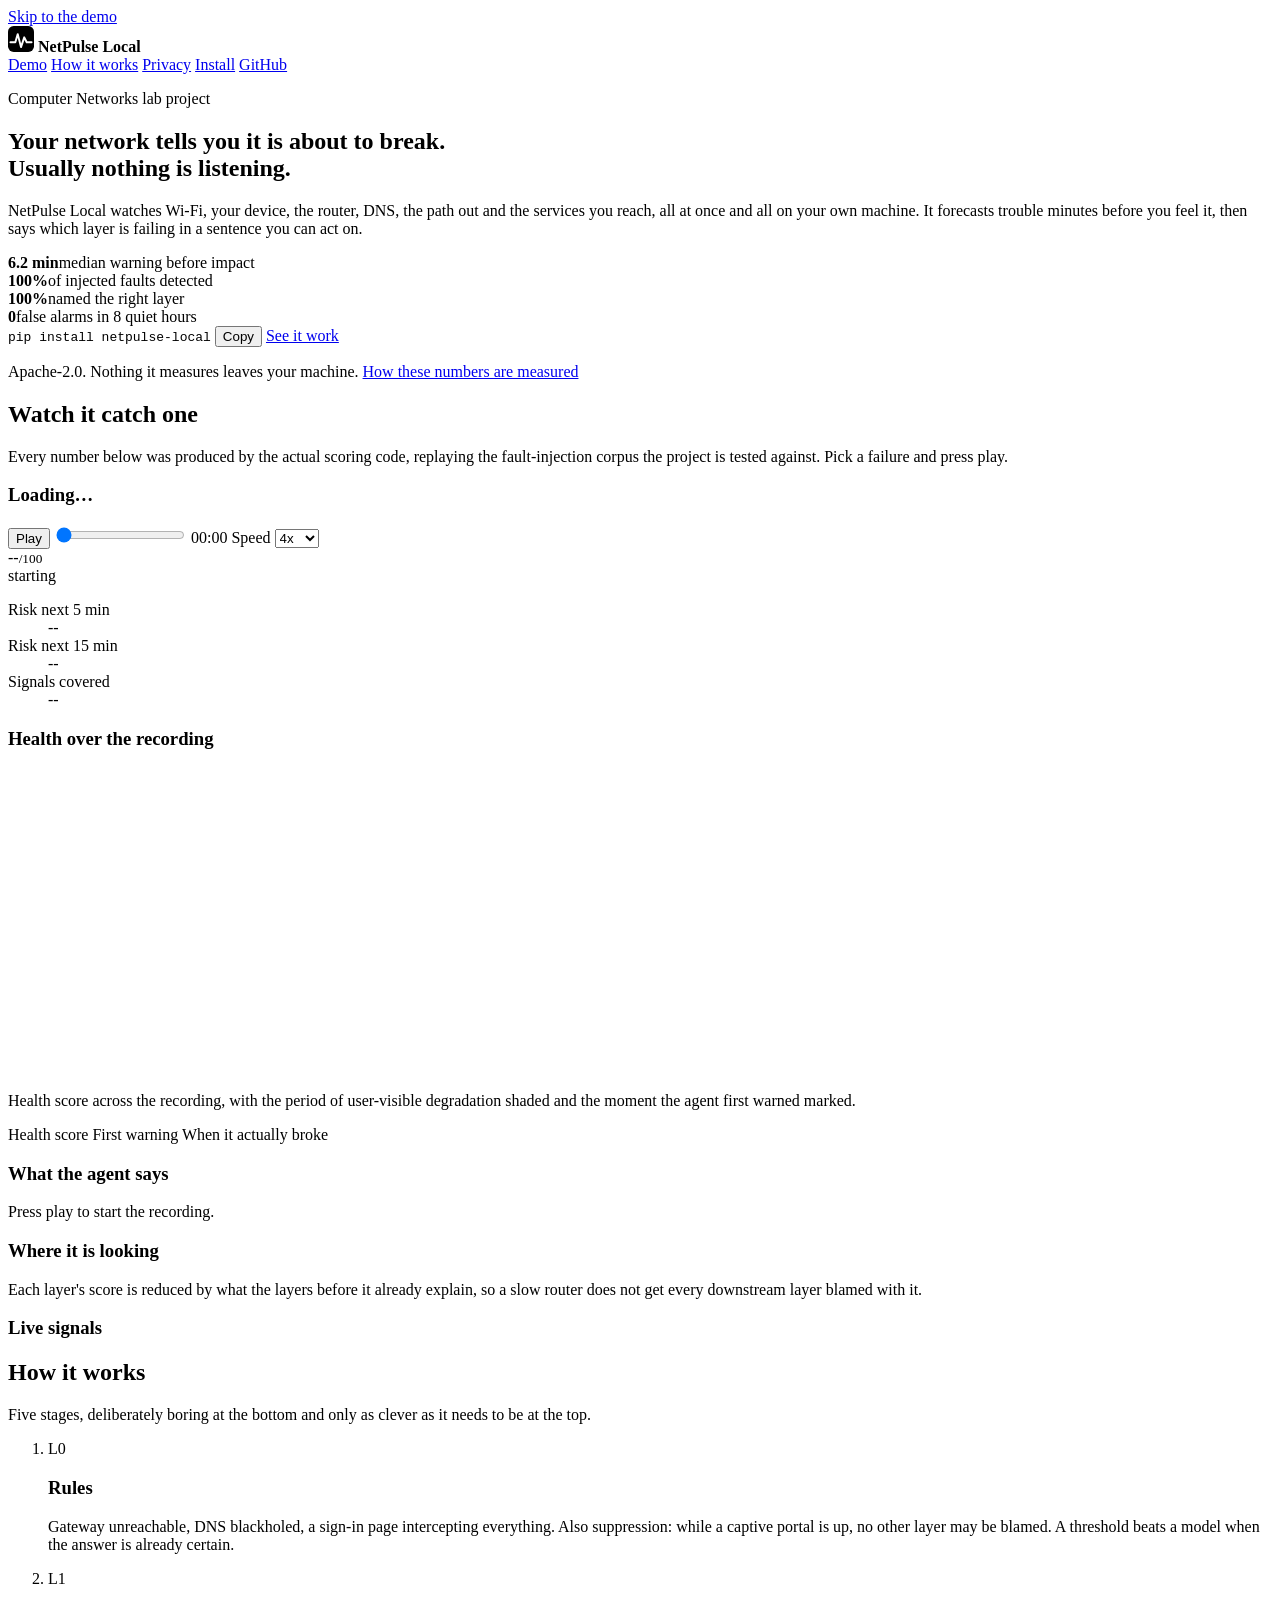
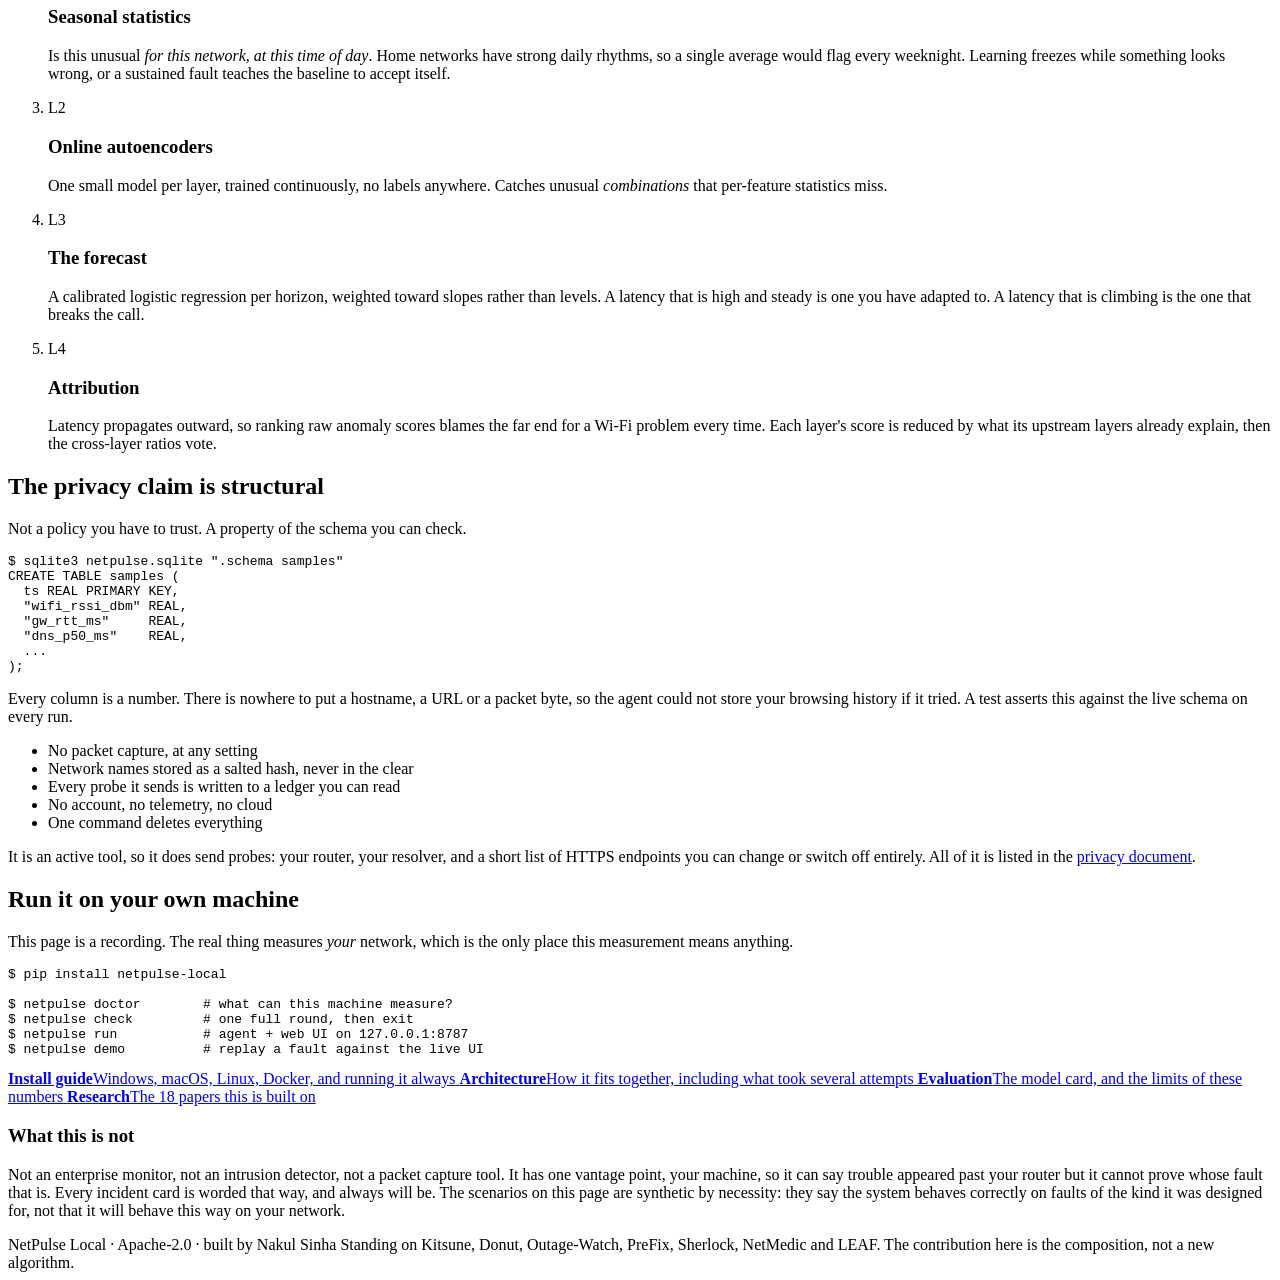
==== web/public/index.html @ 96344fa7 "feat(web): add the project site with an interactive replay of the agent A public page for the projec" ====
<!doctype html>
<html lang="en">
<head>
<meta charset="utf-8">
<meta name="viewport" content="width=device-width, initial-scale=1">
<title>NetPulse Local — predicts network trouble before you feel it</title>
<meta name="description" content="A privacy-first agent that predicts network degradation minutes ahead and explains which layer is failing, running entirely on your own machine.">
<meta property="og:title" content="NetPulse Local">
<meta property="og:description" content="Predicts network trouble minutes before you feel it, and tells you which layer is failing. Runs entirely on your machine.">
<meta property="og:type" content="website">
<link rel="icon" href="/favicon.svg" type="image/svg+xml">
<link rel="stylesheet" href="/style.css">
</head>
<body>
<a class="skip" href="#demo">Skip to the demo</a>

<header class="site-head">
  <div class="wrap head-inner">
    <span class="logo">
      <svg viewBox="0 0 32 32" aria-hidden="true" width="26" height="26">
        <rect width="32" height="32" rx="7" fill="var(--accent)"/>
        <path d="M3 20 L9 20 L12 10 L16 26 L20 14 L23 20 L29 20" fill="none"
              stroke="#fff" stroke-width="2.4" stroke-linecap="round" stroke-linejoin="round"/>
      </svg>
      <b>NetPulse Local</b>
    </span>
    <nav>
      <a href="#demo">Demo</a>
      <a href="#how">How it works</a>
      <a href="#privacy">Privacy</a>
      <a href="#install">Install</a>
      <a class="ghost" href="https://github.com/Nakul-Sinha/Network-fault-detection">GitHub</a>
    </nav>
  </div>
</header>

<main>

  <section class="hero wrap">
    <p class="eyebrow">Computer Networks lab project</p>
    <h1>Your network tells you it is about to break.<br><span class="dim">Usually nothing is listening.</span></h1>
    <p class="lede">
      NetPulse Local watches Wi-Fi, your device, the router, DNS, the path out and the
      services you reach, all at once and all on your own machine. It forecasts trouble
      minutes before you feel it, then says which layer is failing in a sentence you can
      act on.
    </p>

    <div class="stats" role="list">
      <div role="listitem"><b id="statLead">6.2 min</b><span>median warning before impact</span></div>
      <div role="listitem"><b>100%</b><span>of injected faults detected</span></div>
      <div role="listitem"><b>100%</b><span>named the right layer</span></div>
      <div role="listitem"><b>0</b><span>false alarms in 8 quiet hours</span></div>
    </div>

    <div class="cta">
      <code id="installCmd">pip install netpulse-local</code>
      <button type="button" id="copyBtn" class="btn" data-copy="#installCmd">Copy</button>
      <a class="btn btn-quiet" href="#demo">See it work</a>
    </div>
    <p class="fineprint">
      Apache-2.0. Nothing it measures leaves your machine.
      <a href="https://github.com/Nakul-Sinha/Network-fault-detection/blob/main/docs/evaluation.md">How these numbers are measured</a>
    </p>
  </section>

  <!-- ============================================================ DEMO -->
  <section id="demo" class="wrap section">
    <div class="section-head">
      <h2>Watch it catch one</h2>
      <p>
        Every number below was produced by the actual scoring code, replaying the
        fault-injection corpus the project is tested against. Pick a failure and
        press play.
      </p>
    </div>

    <div class="picker" role="tablist" aria-label="Scenario"></div>

    <div class="scenario-note">
      <h3 id="scenarioTitle">Loading…</h3>
      <p id="scenarioDescription"></p>
    </div>

    <div class="player">
      <button type="button" id="playBtn" class="btn btn-play" aria-label="Play">
        <span class="icon-play" aria-hidden="true"></span><span id="playLabel">Play</span>
      </button>
      <!-- autocomplete off: browsers restore form state on reload and fire an
           input event while doing it, which silently dragged the playhead to
           wherever it was left last time. -->
      <input type="range" id="scrub" min="0" max="100" value="0" step="1"
             autocomplete="off" aria-label="Position in the recording">
      <span class="clock"><span id="clock">00:00</span></span>
      <label class="speed">
        Speed
        <select id="speed" aria-label="Playback speed">
          <option value="1">1x</option>
          <option value="4" selected>4x</option>
          <option value="12">12x</option>
          <option value="40">40x</option>
        </select>
      </label>
    </div>

    <div class="board">

      <div class="panel score-panel">
        <div class="score">
          <div class="score-value"><span id="health">--</span><small>/100</small></div>
          <div class="chips">
            <span id="sevChip" class="chip">starting</span>
            <span id="warmChip" class="chip chip-quiet" hidden>learning your network</span>
          </div>
        </div>
        <dl class="forecast">
          <div><dt>Risk next 5 min</dt><dd><span id="r5">--</span><i class="meter"><b id="r5Bar"></b></i></dd></div>
          <div><dt>Risk next 15 min</dt><dd><span id="r15">--</span><i class="meter"><b id="r15Bar"></b></i></dd></div>
          <div><dt>Signals covered</dt><dd><span id="cov">--</span></dd></div>
        </dl>
      </div>

      <div class="panel timeline-panel">
        <div class="panel-head">
          <h3>Health over the recording</h3>
          <span id="leadBadge" class="lead-badge" hidden></span>
        </div>
        <div class="chart-holder">
          <svg id="chart" viewBox="0 0 1000 240" preserveAspectRatio="none"
               role="img" aria-describedby="chartDesc"></svg>
          <p id="chartDesc" class="sr-only">
            Health score across the recording, with the period of user-visible
            degradation shaded and the moment the agent first warned marked.
          </p>
        </div>
        <div class="legend">
          <span><i class="swatch swatch-line"></i>Health score</span>
          <span><i class="swatch swatch-alert"></i>First warning</span>
          <span><i class="swatch swatch-impact"></i>When it actually broke</span>
        </div>
      </div>

      <div class="panel card-panel">
        <h3>What the agent says</h3>
        <div id="incidentCard" class="incident">
          <p class="muted">Press play to start the recording.</p>
        </div>
      </div>

      <div class="panel layers-panel">
        <h3>Where it is looking</h3>
        <ul id="layerList" class="layers"></ul>
        <p class="muted small">
          Each layer's score is reduced by what the layers before it already explain,
          so a slow router does not get every downstream layer blamed with it.
        </p>
      </div>

      <div class="panel signals-panel">
        <h3>Live signals</h3>
        <ul id="signalList" class="signals"></ul>
      </div>

    </div>
  </section>

  <!-- ========================================================= HOW IT WORKS -->
  <section id="how" class="wrap section">
    <div class="section-head">
      <h2>How it works</h2>
      <p>
        Five stages, deliberately boring at the bottom and only as clever as it needs
        to be at the top.
      </p>
    </div>

    <ol class="ladder">
      <li>
        <span class="tier">L0</span>
        <div>
          <h3>Rules</h3>
          <p>
            Gateway unreachable, DNS blackholed, a sign-in page intercepting everything.
            Also suppression: while a captive portal is up, no other layer may be blamed.
            A threshold beats a model when the answer is already certain.
          </p>
        </div>
      </li>
      <li>
        <span class="tier">L1</span>
        <div>
          <h3>Seasonal statistics</h3>
          <p>
            Is this unusual <em>for this network, at this time of day</em>. Home networks
            have strong daily rhythms, so a single average would flag every weeknight.
            Learning freezes while something looks wrong, or a sustained fault teaches
            the baseline to accept itself.
          </p>
        </div>
      </li>
      <li>
        <span class="tier">L2</span>
        <div>
          <h3>Online autoencoders</h3>
          <p>
            One small model per layer, trained continuously, no labels anywhere. Catches
            unusual <em>combinations</em> that per-feature statistics miss.
          </p>
        </div>
      </li>
      <li>
        <span class="tier">L3</span>
        <div>
          <h3>The forecast</h3>
          <p>
            A calibrated logistic regression per horizon, weighted toward slopes rather
            than levels. A latency that is high and steady is one you have adapted to.
            A latency that is climbing is the one that breaks the call.
          </p>
        </div>
      </li>
      <li>
        <span class="tier">L4</span>
        <div>
          <h3>Attribution</h3>
          <p>
            Latency propagates outward, so ranking raw anomaly scores blames the far end
            for a Wi-Fi problem every time. Each layer's score is reduced by what its
            upstream layers already explain, then the cross-layer ratios vote.
          </p>
        </div>
      </li>
    </ol>
  </section>

  <!-- ============================================================= PRIVACY -->
  <section id="privacy" class="wrap section">
    <div class="section-head">
      <h2>The privacy claim is structural</h2>
      <p>Not a policy you have to trust. A property of the schema you can check.</p>
    </div>

    <div class="split">
      <div>
        <pre class="terminal"><code>$ sqlite3 netpulse.sqlite ".schema samples"
CREATE TABLE samples (
  ts REAL PRIMARY KEY,
  "wifi_rssi_dbm" REAL,
  "gw_rtt_ms"     REAL,
  "dns_p50_ms"    REAL,
  ...
);</code></pre>
      </div>
      <div>
        <p>
          Every column is a number. There is nowhere to put a hostname, a URL or a
          packet byte, so the agent could not store your browsing history if it tried.
          A test asserts this against the live schema on every run.
        </p>
        <ul class="ticks">
          <li>No packet capture, at any setting</li>
          <li>Network names stored as a salted hash, never in the clear</li>
          <li>Every probe it sends is written to a ledger you can read</li>
          <li>No account, no telemetry, no cloud</li>
          <li>One command deletes everything</li>
        </ul>
        <p class="muted small">
          It is an active tool, so it does send probes: your router, your resolver, and
          a short list of HTTPS endpoints you can change or switch off entirely. All of
          it is listed in the
          <a href="https://github.com/Nakul-Sinha/Network-fault-detection/blob/main/docs/privacy.md">privacy document</a>.
        </p>
      </div>
    </div>
  </section>

  <!-- ============================================================= INSTALL -->
  <section id="install" class="wrap section">
    <div class="section-head">
      <h2>Run it on your own machine</h2>
      <p>
        This page is a recording. The real thing measures <em>your</em> network, which is
        the only place this measurement means anything.
      </p>
    </div>

    <pre class="terminal"><code>$ pip install netpulse-local

$ netpulse doctor        <span class="cmt"># what can this machine measure?</span>
$ netpulse check         <span class="cmt"># one full round, then exit</span>
$ netpulse run           <span class="cmt"># agent + web UI on 127.0.0.1:8787</span>
$ netpulse demo          <span class="cmt"># replay a fault against the live UI</span></code></pre>

    <div class="cards">
      <a class="mini" href="https://github.com/Nakul-Sinha/Network-fault-detection/blob/main/docs/install.md">
        <b>Install guide</b><span>Windows, macOS, Linux, Docker, and running it always</span>
      </a>
      <a class="mini" href="https://github.com/Nakul-Sinha/Network-fault-detection/blob/main/docs/architecture.md">
        <b>Architecture</b><span>How it fits together, including what took several attempts</span>
      </a>
      <a class="mini" href="https://github.com/Nakul-Sinha/Network-fault-detection/blob/main/docs/evaluation.md">
        <b>Evaluation</b><span>The model card, and the limits of these numbers</span>
      </a>
      <a class="mini" href="https://github.com/Nakul-Sinha/Network-fault-detection/blob/main/Research.md">
        <b>Research</b><span>The 18 papers this is built on</span>
      </a>
    </div>

    <div class="honest">
      <h3>What this is not</h3>
      <p>
        Not an enterprise monitor, not an intrusion detector, not a packet capture tool.
        It has one vantage point, your machine, so it can say trouble appeared past your
        router but it cannot prove whose fault that is. Every incident card is worded that
        way, and always will be. The scenarios on this page are synthetic by necessity:
        they say the system behaves correctly on faults of the kind it was designed for,
        not that it will behave this way on your network.
      </p>
    </div>
  </section>

</main>

<footer class="site-foot">
  <div class="wrap foot-inner">
    <span>NetPulse Local · Apache-2.0 · built by Nakul Sinha</span>
    <span class="muted">
      Standing on Kitsune, Donut, Outage-Watch, PreFix, Sherlock, NetMedic and LEAF.
      The contribution here is the composition, not a new algorithm.
    </span>
  </div>
</footer>

<script src="/app.js"></script>
</body>
</html>
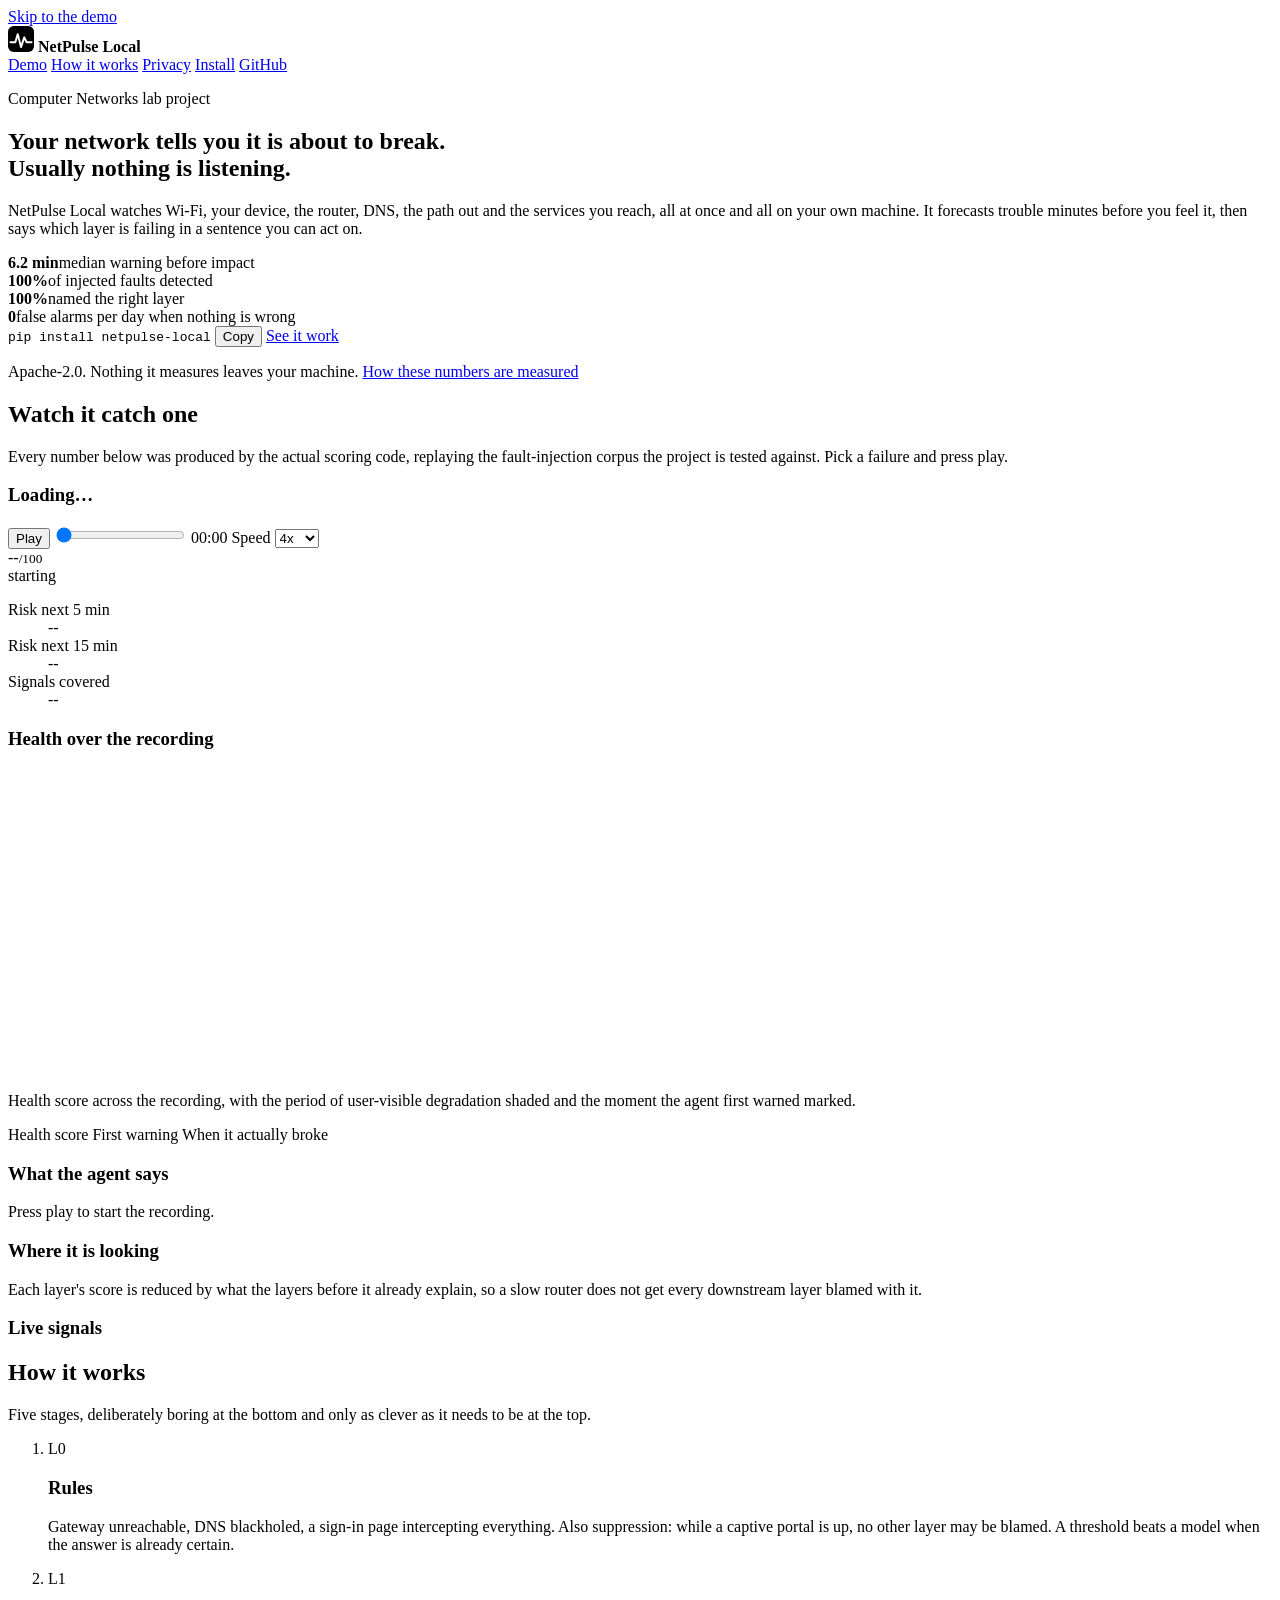
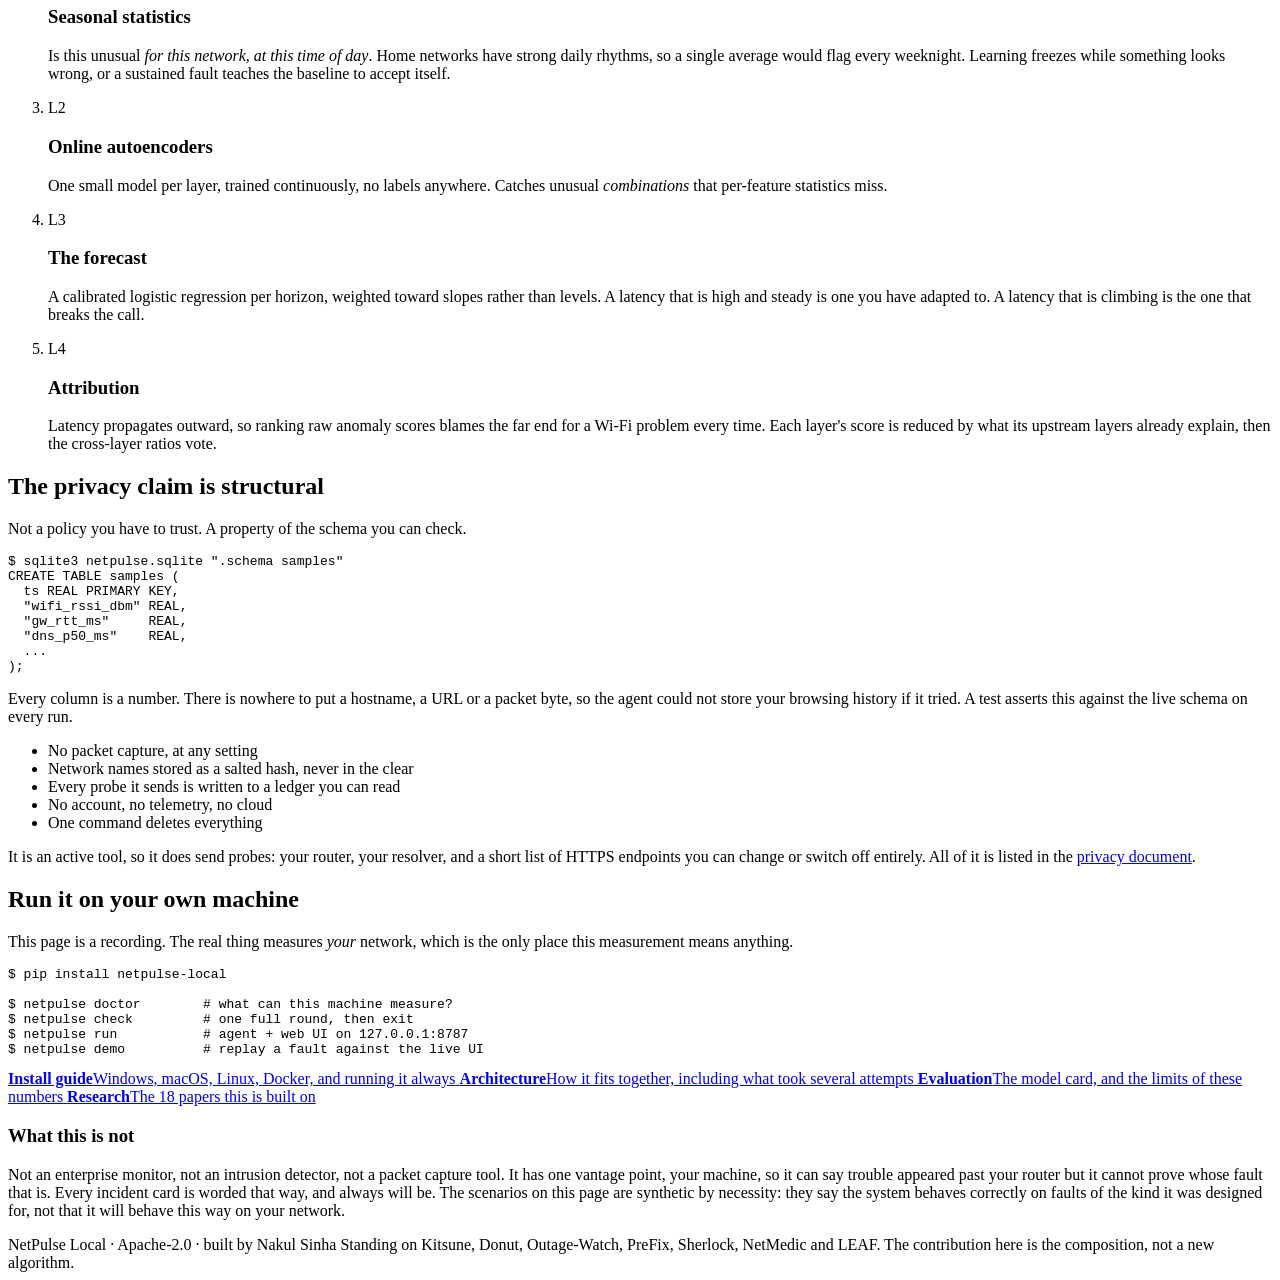
==== commit 0dfd538c: "fix(web): publish the figures CI gates on, not the site's own The site advertised an eight minute me" ====
--- a/web/public/index.html
+++ b/web/public/index.html
@@ -48,9 +48,9 @@
 
     <div class="stats" role="list">
       <div role="listitem"><b id="statLead">6.2 min</b><span>median warning before impact</span></div>
-      <div role="listitem"><b>100%</b><span>of injected faults detected</span></div>
-      <div role="listitem"><b>100%</b><span>named the right layer</span></div>
-      <div role="listitem"><b>0</b><span>false alarms in 8 quiet hours</span></div>
+      <div role="listitem"><b id="statDetect">100%</b><span>of injected faults detected</span></div>
+      <div role="listitem"><b id="statLayer">100%</b><span>named the right layer</span></div>
+      <div role="listitem"><b id="statBenign">0</b><span>false alarms per day when nothing is wrong</span></div>
     </div>
 
     <div class="cta">
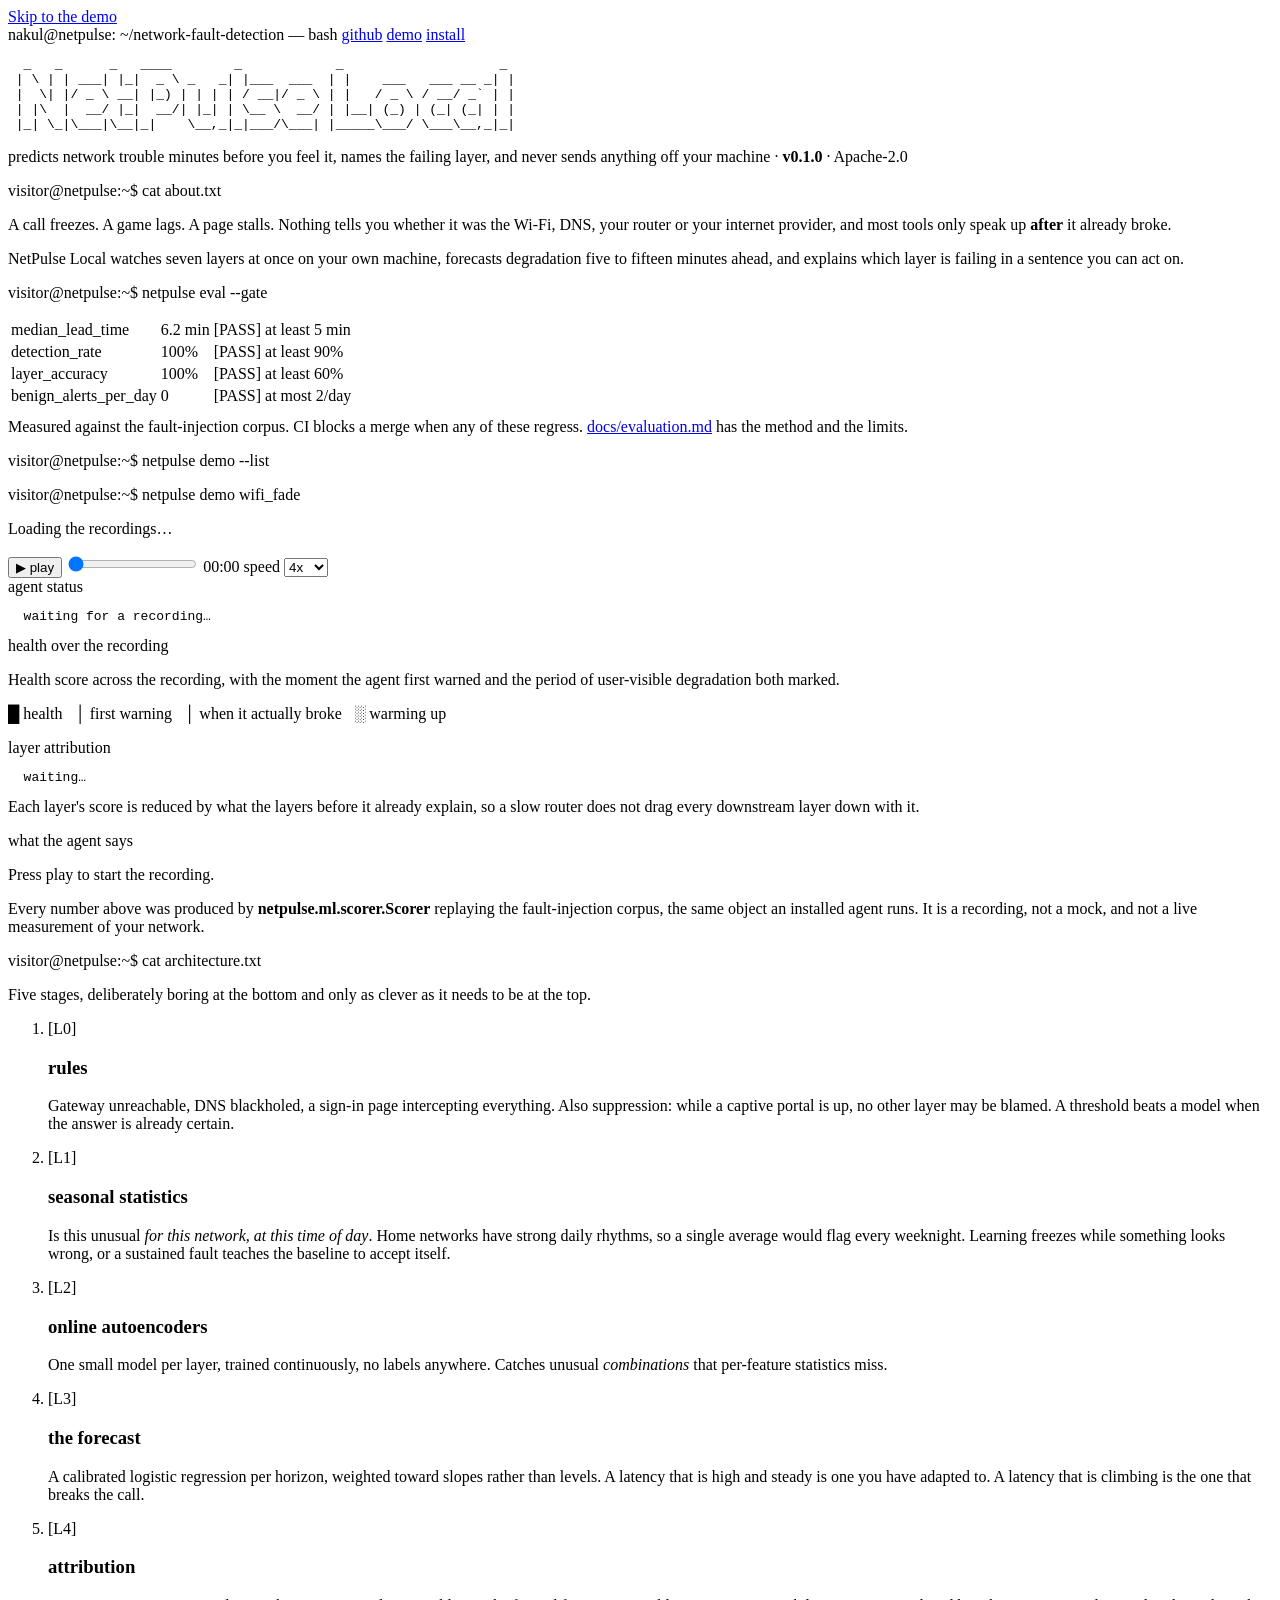
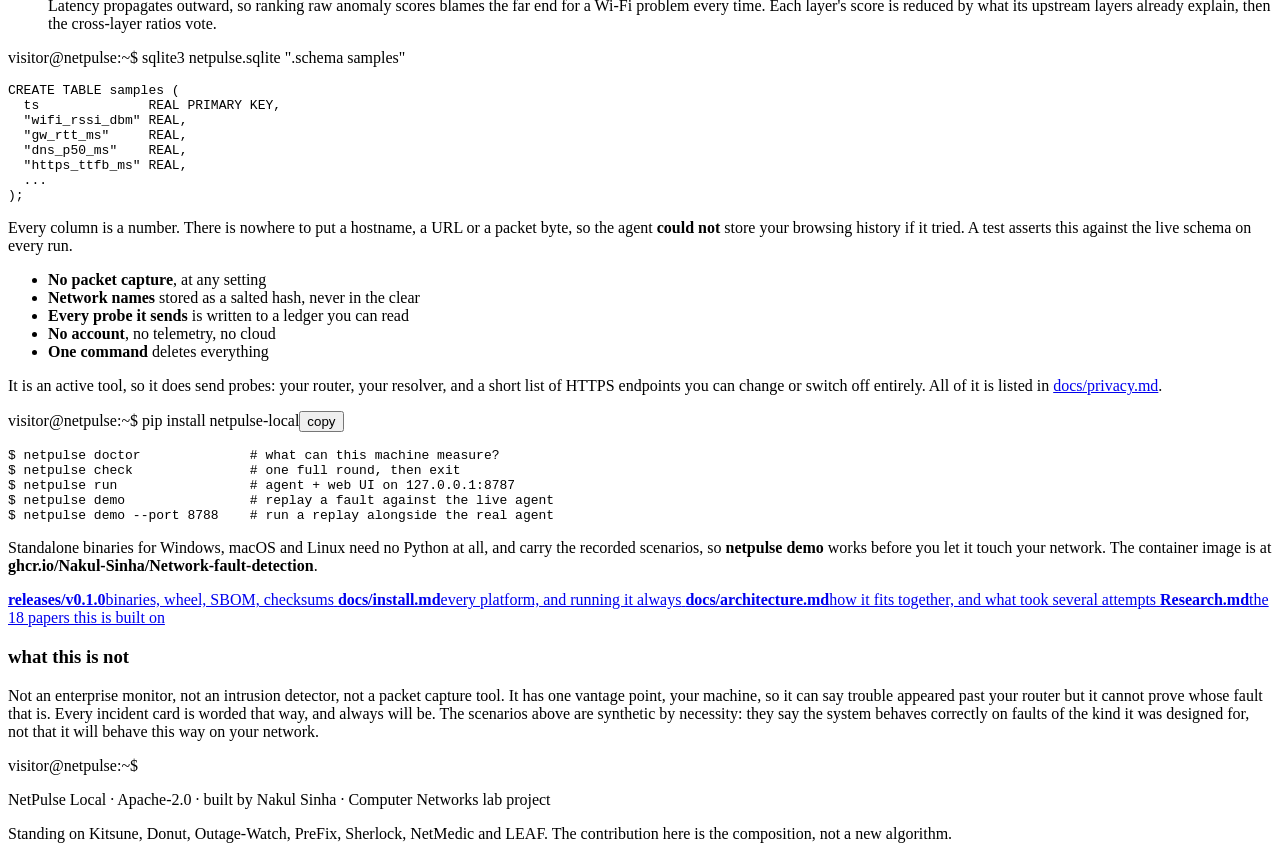
==== commit 79f968fc: "feat(web): rebuild the site as a terminal session The previous design was a generic card layout that" ====
--- a/web/public/index.html
+++ b/web/public/index.html
@@ -8,92 +8,90 @@
 <meta property="og:title" content="NetPulse Local">
 <meta property="og:description" content="Predicts network trouble minutes before you feel it, and tells you which layer is failing. Runs entirely on your machine.">
 <meta property="og:type" content="website">
+<meta name="theme-color" content="#070a07">
 <link rel="icon" href="/favicon.svg" type="image/svg+xml">
+<link rel="preconnect" href="https://fonts.googleapis.com">
+<link rel="preconnect" href="https://fonts.gstatic.com" crossorigin>
+<link rel="stylesheet" href="https://fonts.googleapis.com/css2?family=JetBrains+Mono:wght@400;500&display=swap">
 <link rel="stylesheet" href="/style.css">
 </head>
 <body>
 <a class="skip" href="#demo">Skip to the demo</a>
 
-<header class="site-head">
-  <div class="wrap head-inner">
-    <span class="logo">
-      <svg viewBox="0 0 32 32" aria-hidden="true" width="26" height="26">
-        <rect width="32" height="32" rx="7" fill="var(--accent)"/>
-        <path d="M3 20 L9 20 L12 10 L16 26 L20 14 L23 20 L29 20" fill="none"
-              stroke="#fff" stroke-width="2.4" stroke-linecap="round" stroke-linejoin="round"/>
-      </svg>
-      <b>NetPulse Local</b>
+<div class="term">
+  <div class="term-bar">
+    <span class="dots"><i></i><i></i><i></i></span>
+    <span class="term-title">nakul@netpulse: ~/network-fault-detection — bash</span>
+    <span class="term-links">
+      <a href="https://github.com/Nakul-Sinha/Network-fault-detection">github</a>
+      <a href="#demo">demo</a>
+      <a href="#install">install</a>
     </span>
-    <nav>
-      <a href="#demo">Demo</a>
-      <a href="#how">How it works</a>
-      <a href="#privacy">Privacy</a>
-      <a href="#install">Install</a>
-      <a class="ghost" href="https://github.com/Nakul-Sinha/Network-fault-detection">GitHub</a>
-    </nav>
   </div>
-</header>
-
-<main>
-
-  <section class="hero wrap">
-    <p class="eyebrow">Computer Networks lab project</p>
-    <h1>Your network tells you it is about to break.<br><span class="dim">Usually nothing is listening.</span></h1>
-    <p class="lede">
-      NetPulse Local watches Wi-Fi, your device, the router, DNS, the path out and the
-      services you reach, all at once and all on your own machine. It forecasts trouble
-      minutes before you feel it, then says which layer is failing in a sentence you can
-      act on.
-    </p>
-
-    <div class="stats" role="list">
-      <div role="listitem"><b id="statLead">6.2 min</b><span>median warning before impact</span></div>
-      <div role="listitem"><b id="statDetect">100%</b><span>of injected faults detected</span></div>
-      <div role="listitem"><b id="statLayer">100%</b><span>named the right layer</span></div>
-      <div role="listitem"><b id="statBenign">0</b><span>false alarms per day when nothing is wrong</span></div>
-    </div>
-
-    <div class="cta">
-      <code id="installCmd">pip install netpulse-local</code>
-      <button type="button" id="copyBtn" class="btn" data-copy="#installCmd">Copy</button>
-      <a class="btn btn-quiet" href="#demo">See it work</a>
-    </div>
-    <p class="fineprint">
-      Apache-2.0. Nothing it measures leaves your machine.
-      <a href="https://github.com/Nakul-Sinha/Network-fault-detection/blob/main/docs/evaluation.md">How these numbers are measured</a>
-    </p>
-  </section>
-
-  <!-- ============================================================ DEMO -->
-  <section id="demo" class="wrap section">
-    <div class="section-head">
-      <h2>Watch it catch one</h2>
-      <p>
-        Every number below was produced by the actual scoring code, replaying the
-        fault-injection corpus the project is tested against. Pick a failure and
-        press play.
-      </p>
-    </div>
+
+  <div class="term-body">
+
+<pre class="banner" aria-label="NetPulse Local">  _   _      _   ____        _            _                    _
+ | \ | | ___| |_|  _ \ _   _| |___  ___  | |    ___   ___ __ _| |
+ |  \| |/ _ \ __| |_) | | | | / __|/ _ \ | |   / _ \ / __/ _` | |
+ | |\  |  __/ |_|  __/| |_| | \__ \  __/ | |__| (_) | (_| (_| | |
+ |_| \_|\___|\__|_|    \__,_|_|___/\___| |_____\___/ \___\__,_|_|</pre>
+
+    <p class="banner-sub">
+      predicts network trouble minutes before you feel it, names the failing layer,
+      and never sends anything off your machine · <b>v0.1.0</b> · Apache-2.0
+    </p>
+
+    <!-- ========================================================== ABOUT -->
+    <p class="prompt"><span class="user">visitor</span><span class="host">@netpulse</span>:<span class="path">~</span>$ <span class="cmd">cat about.txt</span></p>
+
+    <p class="out">
+      A call freezes. A game lags. A page stalls. Nothing tells you whether it was
+      the Wi-Fi, DNS, your router or your internet provider, and most tools only
+      speak up <strong>after</strong> it already broke.
+    </p>
+    <p class="out">
+      NetPulse Local watches seven layers at once on your own machine, forecasts
+      degradation <span class="hl">five to fifteen minutes ahead</span>, and explains
+      which layer is failing in a sentence you can act on.
+    </p>
+
+    <!-- ========================================================== STATS -->
+    <p class="prompt"><span class="user">visitor</span><span class="host">@netpulse</span>:<span class="path">~</span>$ <span class="cmd">netpulse eval <span class="flag">--gate</span></span></p>
+
+    <table class="stat-table">
+      <tbody>
+        <tr><td>median_lead_time</td><td id="statLead">6.2 min</td><td>[<span class="pass">PASS</span>] at least 5 min</td></tr>
+        <tr><td>detection_rate</td><td id="statDetect">100%</td><td>[<span class="pass">PASS</span>] at least 90%</td></tr>
+        <tr><td>layer_accuracy</td><td id="statLayer">100%</td><td>[<span class="pass">PASS</span>] at least 60%</td></tr>
+        <tr><td>benign_alerts_per_day</td><td id="statBenign">0</td><td>[<span class="pass">PASS</span>] at most 2/day</td></tr>
+      </tbody>
+    </table>
+    <p class="out" style="margin-top:10px">
+      <span class="dim">Measured against the fault-injection corpus. CI blocks a merge when any of
+      these regress. <a href="https://github.com/Nakul-Sinha/Network-fault-detection/blob/main/docs/evaluation.md">docs/evaluation.md</a>
+      has the method and the limits.</span>
+    </p>
+
+    <!-- =========================================================== DEMO -->
+    <p class="prompt" id="demo"><span class="user">visitor</span><span class="host">@netpulse</span>:<span class="path">~</span>$ <span class="cmd">netpulse demo <span class="flag">--list</span></span></p>
 
     <div class="picker" role="tablist" aria-label="Scenario"></div>
 
-    <div class="scenario-note">
-      <h3 id="scenarioTitle">Loading…</h3>
-      <p id="scenarioDescription"></p>
-    </div>
+    <p class="prompt"><span class="user">visitor</span><span class="host">@netpulse</span>:<span class="path">~</span>$ <span class="cmd" id="demoCmd">netpulse demo wifi_fade</span><span class="caret" aria-hidden="true"></span></p>
+
+    <p class="out" id="scenarioDescription">Loading the recordings…</p>
 
     <div class="player">
-      <button type="button" id="playBtn" class="btn btn-play" aria-label="Play">
-        <span class="icon-play" aria-hidden="true"></span><span id="playLabel">Play</span>
+      <button type="button" id="playBtn" class="btn-play" aria-label="Play">
+        <span id="playLabel">▶ play</span>
       </button>
       <!-- autocomplete off: browsers restore form state on reload and fire an
-           input event while doing it, which silently dragged the playhead to
-           wherever it was left last time. -->
+           input event while doing it, which silently dragged the playhead. -->
       <input type="range" id="scrub" min="0" max="100" value="0" step="1"
              autocomplete="off" aria-label="Position in the recording">
-      <span class="clock"><span id="clock">00:00</span></span>
-      <label class="speed">
-        Speed
+      <span class="clock" id="clock">00:00</span>
+      <label class="speed">speed
         <select id="speed" aria-label="Playback speed">
           <option value="1">1x</option>
           <option value="4" selected>4x</option>
@@ -103,82 +101,62 @@
       </label>
     </div>
 
-    <div class="board">
-
-      <div class="panel score-panel">
-        <div class="score">
-          <div class="score-value"><span id="health">--</span><small>/100</small></div>
-          <div class="chips">
-            <span id="sevChip" class="chip">starting</span>
-            <span id="warmChip" class="chip chip-quiet" hidden>learning your network</span>
-          </div>
-        </div>
-        <dl class="forecast">
-          <div><dt>Risk next 5 min</dt><dd><span id="r5">--</span><i class="meter"><b id="r5Bar"></b></i></dd></div>
-          <div><dt>Risk next 15 min</dt><dd><span id="r15">--</span><i class="meter"><b id="r15Bar"></b></i></dd></div>
-          <div><dt>Signals covered</dt><dd><span id="cov">--</span></dd></div>
-        </dl>
+    <div class="panel">
+      <div class="panel-title">agent status</div>
+      <pre class="readout" id="readout">  waiting for a recording…</pre>
+    </div>
+
+    <div class="panel">
+      <div class="panel-title">health over the recording<span id="leadFlag" class="lead-flag" hidden></span></div>
+      <div class="chart-wrap">
+        <pre class="chart" id="chart" role="img" aria-describedby="chartDesc"></pre>
       </div>
-
-      <div class="panel timeline-panel">
-        <div class="panel-head">
-          <h3>Health over the recording</h3>
-          <span id="leadBadge" class="lead-badge" hidden></span>
-        </div>
-        <div class="chart-holder">
-          <svg id="chart" viewBox="0 0 1000 240" preserveAspectRatio="none"
-               role="img" aria-describedby="chartDesc"></svg>
-          <p id="chartDesc" class="sr-only">
-            Health score across the recording, with the period of user-visible
-            degradation shaded and the moment the agent first warned marked.
-          </p>
-        </div>
-        <div class="legend">
-          <span><i class="swatch swatch-line"></i>Health score</span>
-          <span><i class="swatch swatch-alert"></i>First warning</span>
-          <span><i class="swatch swatch-impact"></i>When it actually broke</span>
-        </div>
+      <p id="chartDesc" class="sr-only">
+        Health score across the recording, with the moment the agent first warned
+        and the period of user-visible degradation both marked.
+      </p>
+      <p class="legend">
+        <b class="line">█</b> health &nbsp; <b class="warned">│</b> first warning &nbsp;
+        <b class="broke">│</b> when it actually broke &nbsp; <b>░</b> warming up
+      </p>
+    </div>
+
+    <div class="panel">
+      <div class="panel-title">layer attribution</div>
+      <pre class="readout" id="layers">  waiting…</pre>
+      <p class="legend" style="margin-top:10px">
+        Each layer's score is reduced by what the layers before it already explain,
+        so a slow router does not drag every downstream layer down with it.
+      </p>
+    </div>
+
+    <div class="panel">
+      <div class="panel-title">what the agent says</div>
+      <div id="incidentCard">
+        <p class="out">Press play to start the recording.</p>
       </div>
-
-      <div class="panel card-panel">
-        <h3>What the agent says</h3>
-        <div id="incidentCard" class="incident">
-          <p class="muted">Press play to start the recording.</p>
-        </div>
-      </div>
-
-      <div class="panel layers-panel">
-        <h3>Where it is looking</h3>
-        <ul id="layerList" class="layers"></ul>
-        <p class="muted small">
-          Each layer's score is reduced by what the layers before it already explain,
-          so a slow router does not get every downstream layer blamed with it.
-        </p>
-      </div>
-
-      <div class="panel signals-panel">
-        <h3>Live signals</h3>
-        <ul id="signalList" class="signals"></ul>
-      </div>
-
-    </div>
-  </section>
-
-  <!-- ========================================================= HOW IT WORKS -->
-  <section id="how" class="wrap section">
-    <div class="section-head">
-      <h2>How it works</h2>
-      <p>
-        Five stages, deliberately boring at the bottom and only as clever as it needs
-        to be at the top.
-      </p>
-    </div>
+    </div>
+
+    <p class="out" style="margin-top:16px">
+      <span class="dim">Every number above was produced by
+      <strong>netpulse.ml.scorer.Scorer</strong> replaying the fault-injection corpus,
+      the same object an installed agent runs. It is a recording, not a mock, and
+      not a live measurement of your network.</span>
+    </p>
+
+    <!-- =================================================== HOW IT WORKS -->
+    <p class="prompt"><span class="user">visitor</span><span class="host">@netpulse</span>:<span class="path">~</span>$ <span class="cmd">cat architecture.txt</span></p>
+
+    <p class="out">
+      Five stages, deliberately boring at the bottom and only as clever as it needs
+      to be at the top.
+    </p>
 
     <ol class="ladder">
       <li>
-        <span class="tier">L0</span>
-        <div>
-          <h3>Rules</h3>
+        <span class="tier">[L0]</span>
+        <div>
+          <h3>rules</h3>
           <p>
             Gateway unreachable, DNS blackholed, a sign-in page intercepting everything.
             Also suppression: while a captive portal is up, no other layer may be blamed.
@@ -187,9 +165,9 @@
         </div>
       </li>
       <li>
-        <span class="tier">L1</span>
-        <div>
-          <h3>Seasonal statistics</h3>
+        <span class="tier">[L1]</span>
+        <div>
+          <h3>seasonal statistics</h3>
           <p>
             Is this unusual <em>for this network, at this time of day</em>. Home networks
             have strong daily rhythms, so a single average would flag every weeknight.
@@ -199,9 +177,9 @@
         </div>
       </li>
       <li>
-        <span class="tier">L2</span>
-        <div>
-          <h3>Online autoencoders</h3>
+        <span class="tier">[L2]</span>
+        <div>
+          <h3>online autoencoders</h3>
           <p>
             One small model per layer, trained continuously, no labels anywhere. Catches
             unusual <em>combinations</em> that per-feature statistics miss.
@@ -209,9 +187,9 @@
         </div>
       </li>
       <li>
-        <span class="tier">L3</span>
-        <div>
-          <h3>The forecast</h3>
+        <span class="tier">[L3]</span>
+        <div>
+          <h3>the forecast</h3>
           <p>
             A calibrated logistic regression per horizon, weighted toward slopes rather
             than levels. A latency that is high and steady is one you have adapted to.
@@ -220,9 +198,9 @@
         </div>
       </li>
       <li>
-        <span class="tier">L4</span>
-        <div>
-          <h3>Attribution</h3>
+        <span class="tier">[L4]</span>
+        <div>
+          <h3>attribution</h3>
           <p>
             Latency propagates outward, so ranking raw anomaly scores blames the far end
             for a Wi-Fi problem every time. Each layer's score is reduced by what its
@@ -231,105 +209,95 @@
         </div>
       </li>
     </ol>
-  </section>
-
-  <!-- ============================================================= PRIVACY -->
-  <section id="privacy" class="wrap section">
-    <div class="section-head">
-      <h2>The privacy claim is structural</h2>
-      <p>Not a policy you have to trust. A property of the schema you can check.</p>
-    </div>
-
-    <div class="split">
-      <div>
-        <pre class="terminal"><code>$ sqlite3 netpulse.sqlite ".schema samples"
-CREATE TABLE samples (
-  ts REAL PRIMARY KEY,
+
+    <!-- ======================================================== PRIVACY -->
+    <p class="prompt"><span class="user">visitor</span><span class="host">@netpulse</span>:<span class="path">~</span>$ <span class="cmd">sqlite3 netpulse.sqlite <span class="flag">".schema samples"</span></span></p>
+
+<pre class="code-block">CREATE TABLE samples (
+  ts              REAL PRIMARY KEY,
   "wifi_rssi_dbm" REAL,
   "gw_rtt_ms"     REAL,
   "dns_p50_ms"    REAL,
+  "https_ttfb_ms" REAL,
   ...
-);</code></pre>
-      </div>
-      <div>
-        <p>
-          Every column is a number. There is nowhere to put a hostname, a URL or a
-          packet byte, so the agent could not store your browsing history if it tried.
-          A test asserts this against the live schema on every run.
-        </p>
-        <ul class="ticks">
-          <li>No packet capture, at any setting</li>
-          <li>Network names stored as a salted hash, never in the clear</li>
-          <li>Every probe it sends is written to a ledger you can read</li>
-          <li>No account, no telemetry, no cloud</li>
-          <li>One command deletes everything</li>
-        </ul>
-        <p class="muted small">
-          It is an active tool, so it does send probes: your router, your resolver, and
-          a short list of HTTPS endpoints you can change or switch off entirely. All of
-          it is listed in the
-          <a href="https://github.com/Nakul-Sinha/Network-fault-detection/blob/main/docs/privacy.md">privacy document</a>.
-        </p>
-      </div>
-    </div>
-  </section>
-
-  <!-- ============================================================= INSTALL -->
-  <section id="install" class="wrap section">
-    <div class="section-head">
-      <h2>Run it on your own machine</h2>
-      <p>
-        This page is a recording. The real thing measures <em>your</em> network, which is
-        the only place this measurement means anything.
-      </p>
-    </div>
-
-    <pre class="terminal"><code>$ pip install netpulse-local
-
-$ netpulse doctor        <span class="cmt"># what can this machine measure?</span>
-$ netpulse check         <span class="cmt"># one full round, then exit</span>
-$ netpulse run           <span class="cmt"># agent + web UI on 127.0.0.1:8787</span>
-$ netpulse demo          <span class="cmt"># replay a fault against the live UI</span></code></pre>
-
-    <div class="cards">
-      <a class="mini" href="https://github.com/Nakul-Sinha/Network-fault-detection/blob/main/docs/install.md">
-        <b>Install guide</b><span>Windows, macOS, Linux, Docker, and running it always</span>
+);</pre>
+
+    <p class="out">
+      Every column is a number. There is nowhere to put a hostname, a URL or a packet
+      byte, so the agent <strong>could not</strong> store your browsing history if it
+      tried. A test asserts this against the live schema on every run.
+    </p>
+
+    <ul class="bullets">
+      <li><b>No packet capture</b>, at any setting</li>
+      <li><b>Network names</b> stored as a salted hash, never in the clear</li>
+      <li><b>Every probe it sends</b> is written to a ledger you can read</li>
+      <li><b>No account</b>, no telemetry, no cloud</li>
+      <li><b>One command</b> deletes everything</li>
+    </ul>
+
+    <p class="out">
+      <span class="dim">It is an active tool, so it does send probes: your router, your
+      resolver, and a short list of HTTPS endpoints you can change or switch off
+      entirely. All of it is listed in
+      <a href="https://github.com/Nakul-Sinha/Network-fault-detection/blob/main/docs/privacy.md">docs/privacy.md</a>.</span>
+    </p>
+
+    <!-- ======================================================== INSTALL -->
+    <p class="prompt" id="install"><span class="user">visitor</span><span class="host">@netpulse</span>:<span class="path">~</span>$ <span class="cmd">pip install netpulse-local</span><button type="button" class="copy" data-copy="pip install netpulse-local">copy</button></p>
+
+<pre class="code-block"><span class="p">$</span> netpulse doctor              <span class="c"># what can this machine measure?</span>
+<span class="p">$</span> netpulse check               <span class="c"># one full round, then exit</span>
+<span class="p">$</span> netpulse run                 <span class="c"># agent + web UI on 127.0.0.1:8787</span>
+<span class="p">$</span> netpulse demo                <span class="c"># replay a fault against the live agent</span>
+<span class="p">$</span> netpulse demo --port 8788    <span class="c"># run a replay alongside the real agent</span></pre>
+
+    <p class="out">
+      <span class="dim">Standalone binaries for Windows, macOS and Linux need no Python
+      at all, and carry the recorded scenarios, so
+      <strong>netpulse demo</strong> works before you let it touch your network.
+      The container image is at <strong>ghcr.io/Nakul-Sinha/Network-fault-detection</strong>.</span>
+    </p>
+
+    <div class="links">
+      <a href="https://github.com/Nakul-Sinha/Network-fault-detection/releases/tag/v0.1.0">
+        <b>releases/v0.1.0</b><span>binaries, wheel, SBOM, checksums</span>
       </a>
-      <a class="mini" href="https://github.com/Nakul-Sinha/Network-fault-detection/blob/main/docs/architecture.md">
-        <b>Architecture</b><span>How it fits together, including what took several attempts</span>
+      <a href="https://github.com/Nakul-Sinha/Network-fault-detection/blob/main/docs/install.md">
+        <b>docs/install.md</b><span>every platform, and running it always</span>
       </a>
-      <a class="mini" href="https://github.com/Nakul-Sinha/Network-fault-detection/blob/main/docs/evaluation.md">
-        <b>Evaluation</b><span>The model card, and the limits of these numbers</span>
+      <a href="https://github.com/Nakul-Sinha/Network-fault-detection/blob/main/docs/architecture.md">
+        <b>docs/architecture.md</b><span>how it fits together, and what took several attempts</span>
       </a>
-      <a class="mini" href="https://github.com/Nakul-Sinha/Network-fault-detection/blob/main/Research.md">
-        <b>Research</b><span>The 18 papers this is built on</span>
+      <a href="https://github.com/Nakul-Sinha/Network-fault-detection/blob/main/Research.md">
+        <b>Research.md</b><span>the 18 papers this is built on</span>
       </a>
     </div>
 
-    <div class="honest">
-      <h3>What this is not</h3>
+    <div class="notice">
+      <h3>what this is not</h3>
       <p>
         Not an enterprise monitor, not an intrusion detector, not a packet capture tool.
         It has one vantage point, your machine, so it can say trouble appeared past your
-        router but it cannot prove whose fault that is. Every incident card is worded that
-        way, and always will be. The scenarios on this page are synthetic by necessity:
+        router but it cannot prove whose fault that is. Every incident card is worded
+        that way, and always will be. The scenarios above are synthetic by necessity:
         they say the system behaves correctly on faults of the kind it was designed for,
         not that it will behave this way on your network.
       </p>
     </div>
-  </section>
-
-</main>
-
-<footer class="site-foot">
-  <div class="wrap foot-inner">
-    <span>NetPulse Local · Apache-2.0 · built by Nakul Sinha</span>
-    <span class="muted">
-      Standing on Kitsune, Donut, Outage-Watch, PreFix, Sherlock, NetMedic and LEAF.
-      The contribution here is the composition, not a new algorithm.
-    </span>
+
+    <p class="prompt"><span class="user">visitor</span><span class="host">@netpulse</span>:<span class="path">~</span>$ <span class="caret" aria-hidden="true"></span></p>
+
+    <div class="term-foot">
+      <p>NetPulse Local · Apache-2.0 · built by Nakul Sinha · Computer Networks lab project</p>
+      <p>
+        Standing on Kitsune, Donut, Outage-Watch, PreFix, Sherlock, NetMedic and LEAF.
+        The contribution here is the composition, not a new algorithm.
+      </p>
+    </div>
+
   </div>
-</footer>
+</div>
 
 <script src="/app.js"></script>
 </body>
